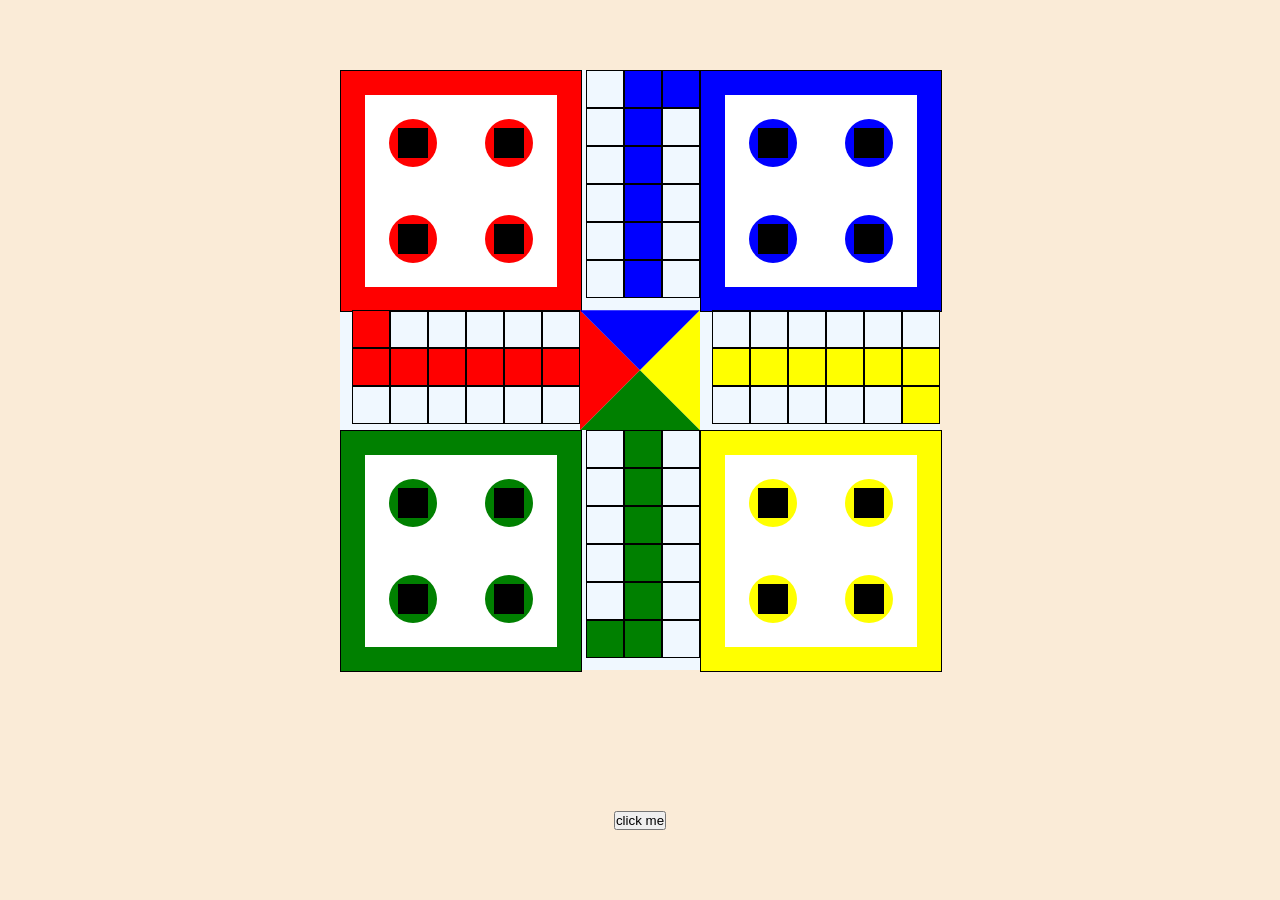
==== index.html @ 0a2efd02 "name changed of html" ====
<!DOCTYPE html>

<html>

    <head>
        <meta charset="UTF-8" />
		<meta http-equiv="X-UA-Compatible" content="IE=edge" />
		<meta name="viewport" content="width=device-width, initial-scale=1.0" />
		<title>Ludo King</title>
		<link rel="stylesheet" href="./css/ludocss.css" type="text/css" />
    </head>

    <body>
        <div class="ludocontainer">
            <div class="house1">

                <div class="insidehouse">
                    <div class="circle" id="rplayerh1"></div>
                    <div class="circle" id="rplayerh2"></div>
                    <div class="circle" id="rplayerh3"></div>
                    <div class="circle" id="rplayerh4"></div>
                </div>

                

            </div>

            <div class="housespace12">
                <div class="cell" id="c14_01_40_27"></div>
                <div class="cell" id="c13_52_39_26"></div>
                <div class="cell" id="c12_51_38_25"></div>
                <div class="cell" id="c15_02_41_28"></div>
                <div class="cell" id="b1"></div>
                <div class="cell" id="c11_50_37_24"></div>
                <div class="cell" id="c16_03_42_29"></div>
                <div class="cell" id="b2"></div>
                <div class="cell" id="c10_49_36_23"></div>
                <div class="cell" id="c17_04_43_30"></div>
                <div class="cell" id="b3"></div>
                <div class="cell" id="c09_48_35_22"></div>
                <div class="cell" id="c18_05_44_31"></div>
                <div class="cell" id="b4"></div>
                <div class="cell" id="c08_47_34_21"></div>
                <div class="cell" id="c19_06_45_32"></div>
                <div class="cell" id="b5"></div>
                <div class="cell" id="c07_46_33_20"></div>
            </div>

            <div class="house2">
                <div class="insidehouse">
                    <div class="circle" id="bplayerh1" style="background-color: blue;"></div>
                    <div class="circle" id="bplayerh2" style="background-color: blue;"></div>
                    <div class="circle" id="bplayerh3" style="background-color: blue;"></div>
                    <div class="circle" id="bplayerh4" style="background-color: blue;"></div>
                </div>
            </div>

            <div class="housespace23">
                <div class="cell" id="c25_12_51_38"></div>
                <div class="cell" id="c24_11_50_37"></div>
                <div class="cell" id="c23_10_49_36"></div>
                <div class="cell" id="c22_09_48_35"></div>
                <div class="cell" id="c21_08_47_34"></div>
                <div class="cell" id="c20_07_46_33"></div>
                <div class="cell" id="c26_13_52_39"></div>
                <div class="cell" id="y1"></div>
                <div class="cell" id="y2"></div>
                <div class="cell" id="y3"></div>
                <div class="cell" id="y4"></div>
                <div class="cell" id="y5"></div>
                <div class="cell" id="c27_14_01_40"></div>
                <div class="cell" id="c28_15_02_41"></div>
                <div class="cell" id="c29_16_03_42"></div>
                <div class="cell" id="c30_17_04_43"></div>
                <div class="cell" id="c31_18_05_44"></div>
                <div class="cell" id="c32_19_06_45"></div>
            </div>

            <div class="house3">
                <div class="insidehouse">
                    <div class="circle" id="yplayerh1" style="background-color: yellow;"></div>
                    <div class="circle" id="yplayerh2" style="background-color: yellow;"></div>
                    <div class="circle" id="yplayerh3" style="background-color: yellow;"></div>
                    <div class="circle" id="yplayerh4" style="background-color: yellow;"></div>
                </div>
            </div>

            <div class="housespace34">
                <div class="cell" id="c33_20_07_46"></div>
                <div class="cell" id="g5"></div>
                <div class="cell" id="c45_32_19_06"></div>
                <div class="cell" id="c34_21_08_47"></div>
                <div class="cell" id="g4"></div>
                <div class="cell" id="c44_31_18_05"></div>
                <div class="cell" id="c35_22_09_48"></div>
                <div class="cell" id="g3"></div>
                <div class="cell" id="c43_30_17_04"></div>
                <div class="cell" id="c36_23_10_49"></div>
                <div class="cell" id="g2"></div>
                <div class="cell" id="c42_29_16_03"></div>
                <div class="cell" id="c37_24_11_50"></div>
                <div class="cell" id="g1"></div>
                <div class="cell" id="c41_28_15_02"></div>
                <div class="cell" id="c38_25_12_51"></div>
                <div class="cell" id="c39_26_13_52"></div>
                <div class="cell" id="c40_27_14_01"></div>
            </div>

            <div class="house4">
                <div class="insidehouse">
                    <div class="circle" id="gplayerh1" style="background-color: green;"></div>
                    <div class="circle" id="gplayerh2" style="background-color: green;"></div>
                    <div class="circle" id="gplayerh3" style="background-color: green;"></div>
                    <div class="circle" id="gplayerh4" style="background-color: green;"></div>
                </div>
            </div>

            <div class="housespace41">
                <div class="cell" id="c06_45_32_19"></div>
                <div class="cell" id="c05_44_31_18"></div>
                <div class="cell" id="c04_43_30_17"></div>
                <div class="cell" id="c03_42_29_16"></div>
                <div class="cell" id="c02_41_28_15"></div>
                <div class="cell" id="c01_40_27_14"></div>
                <div class="cell" id="r5"></div>
                <div class="cell" id="r4"></div>
                <div class="cell" id="r3"></div>
                <div class="cell" id="r2"></div>
                <div class="cell" id="r1"></div>
                <div class="cell" id="c52_39_26_13"></div>
                <div class="cell" id="c46_33_20_07"></div>
                <div class="cell" id="c47_34_21_08"></div>
                <div class="cell" id="c48_35_22_09"></div>
                <div class="cell" id="c49_36_23_10"></div>
                <div class="cell" id="c50_37_24_11"></div>
                <div class="cell" id="c51_38_25_12"></div>
            </div>

            <div class="destination">
                <div class="dh1"></div>
                <div class="dh2"></div>
                <div class="dh3"></div>
                <div class="dh4"></div>
            </div>
        </div>

        <input type="button" value="click me" onclick="moveahead('gplayer4')">

    </body>

    <script type="text/javascript" src="./js/ludojs.js"></script>


</html>
---- css/ludocss.css ----
*{
    margin: 0;
    padding: 0;
}

html{
    font-size: 62.5%;
}

body{
    background-color: antiquewhite;
    width: 100vw;
    height: 100vh;
    display: grid;
    place-items: center;

}

:root{
    --alrsize : 60rem ;
}

.ludocontainer{
    background-color: aliceblue;
    width: calc( var( --alrsize ) );
    height: calc( var( --alrsize ) );
    display: grid;
    grid-template-columns: calc( var( --alrsize )  * .4) calc( var( --alrsize )  * .2) calc( var( --alrsize )  * .4);
    grid-template-rows: calc( var( --alrsize )  * .4) calc( var( --alrsize )  * .2) calc( var( --alrsize )  * .4);

}


.house1{
    width: calc( var( --alrsize )  * .4);
    height: calc( var( --alrsize )  * .4);
    border: 1px solid black;
    background-color: red;
    grid-row: 1 / 2;
    grid-column:  1 / 2 ;
    display: grid;
    place-items: center;

}

.insidehouse{
    width: calc( var( --alrsize )  * .32);
    height: calc( var( --alrsize )  * .32);
    background-color: white;
    position: relative;

}

.circle {
    display: grid;
    place-content: center;
}

.circle:nth-child(1){
    position: absolute;
    top: 0;
    left: 0;
    width: calc( var( --alrsize )  * .08);
    height: calc( var( --alrsize )  * .08);
    border-radius: 50%;
    background-color: red;
    margin: calc( var( --alrsize )  * .04);
}

.circle:nth-child(2){
    position: absolute;
    top: 0;
    right: 0;
    width: calc( var( --alrsize )  * .08);
    height: calc( var( --alrsize )  * .08);
    border-radius: 50%;
    background-color: red;
    margin: calc( var( --alrsize )  * .04);
}

.circle:nth-child(3){
    position: absolute;
    bottom: 0;
    right: 0;
    width: calc( var( --alrsize )  * .08);
    height: calc( var( --alrsize )  * .08);
    border-radius: 50%;
    background-color: red;
    margin: calc( var( --alrsize )  * .04);
}

.circle:nth-child(4){
    position: absolute;
    bottom: 0;
    left: 0;
    width: calc( var( --alrsize )  * .08);
    height: calc( var( --alrsize )  * .08);
    border-radius: 50%;
    background-color: red;
    margin: calc( var( --alrsize )  * .04);
}

.housespace12{
    width: calc( var( --alrsize )  * .2);
    height: calc( var( --alrsize )  * .4);
    grid-row: 1 / 2;
    grid-column:  2 / 3 ;
}

.housespace23{
    width: calc( var( --alrsize )  * .4);
    height: calc( var( --alrsize )  * .2);
    grid-row: 2 / 3;
    grid-column:  3 / 4 ;
}

.housespace34{
    width: calc( var( --alrsize )  * .2);
    height: calc( var( --alrsize )  * .4);
    grid-row: 3 / 4;
    grid-column:  2 / 3 ;
}

.housespace41{
    width: calc( var( --alrsize )  * .4);
    height: calc( var( --alrsize )  * .2);
    grid-row: 2 / 3;
    grid-column:  1 / 2 ;
}

.cell{
    border: calc( var( --alrsize )  * .0033) solid black;
    width: calc( var( --alrsize )  * .06);
    height: calc( var( --alrsize )  * .06);
    display: inline-block;
    float: right;
    margin: 0;
    display: grid;
    place-items: center;
}

#b1,#b2,#b3,#b4,#b5,#c14_01_40_27,#c13_52_39_26{
    background-color: blue;
}

#y1,#y2,#y3,#y4,#y5,#c26_13_52_39,#c27_14_01_40{
    background-color: yellow;
}

#g1,#g2,#g3,#g4,#g5,#c39_26_13_52,#c40_27_14_01{
    background-color: green;
}

#r1,#r2,#r3,#r4,#r5,#c52_39_26_13,#c01_40_27_14{
    background-color: red;
}


.house2{
    width: calc( var( --alrsize )  * .4);
    height: calc( var( --alrsize )  * .4);
    border: 1px solid black;
    background-color: blue;
    grid-row: 1 / 2 ;
    grid-column:  3 / 4 ;
    display: grid;
    place-items: center;
    
}


.house3{
    width: calc( var( --alrsize )  * .4);
    height: calc( var( --alrsize )  * .4);
    border: 1px solid black;
    background-color: yellow;
    grid-row: 3 / 4;
    grid-column:  3 / 4 ;
    display: grid;
    place-items: center;
    
}

.house4{
    width: calc( var( --alrsize )  * .4);
    height: calc( var( --alrsize )  * .4);
    border: 1px solid black;
    background-color: green;
    grid-row: 3 / 4;
    grid-column:  1 / 2 ;
    display: grid;
    place-items: center;
    
    
}

.destination{
    width: calc( var( --alrsize )  * .2);
    height: calc( var( --alrsize )  * .2);
    grid-column: 2 / 3 ;
    grid-row: 2 / 3 ;
    position: relative;
}

.dh1{
    position: absolute;
    left: 0;
    width: calc( var( --alrsize )  * .1);
    height: calc( var( --alrsize )  * .2);
    clip-path: polygon(0 0 , 100% 50% , 0 100%);
    background-color: red;
}

.dh2{
    position: absolute;
    top: 0;
    width: calc( var( --alrsize )  * .2);
    height: calc( var( --alrsize )  * .1);
    clip-path: polygon(0 0 , 50% 100% , 100% 0);
    background-color: blue;
}


.dh4{
    position: absolute;
    bottom: 0;
    width: calc( var( --alrsize )  * .2);
    height: calc( var( --alrsize )  * .1);
    clip-path: polygon(0 100% , 50% 0 , 100% 100%);
    background-color: green;
}

.dh3{
    position: absolute;
    right: 0;
    width: calc( var( --alrsize )  * .1);
    height: calc( var( --alrsize )  * .2);
    clip-path: polygon(100% 0 , 0 50% , 100% 100%);
    background-color: yellow;
}


@media (min-width:320px)  {
     /* smartphones, portrait iPhone, portrait 480x320 phones (Android) */ 
     :root{
        --alrsize : 30rem ;
    }
    
}
@media (min-width:480px)  {
     /* smartphones, Android phones, landscape iPhone */ 
     :root{
        --alrsize : 45rem ;
    }
}
@media (min-width:600px)  {
     /* portrait tablets, portrait iPad, e-readers (Nook/Kindle), landscape 800x480 phones (Android) */ 
     :root{
        --alrsize : 50rem ;
    }
}
@media (min-width:801px)  { 
    /* tablet, landscape iPad, lo-res laptops ands desktops */ 
    :root{
        --alrsize : 55rem ;
    }

}
@media (min-width:1025px) {
     /* big landscape tablets, laptops, and desktops */ 
     :root{
        --alrsize : 60rem ;
    }
}
@media (min-width:1281px) { 
    /* hi-res laptops and desktops */ 
    :root{
        --alrsize : 60rem ;
    }

}

#rplayer1,#rplayer2,#rplayer3,#rplayer4{
    height: calc( var( --alrsize ) * .05);
    width: calc( var( --alrsize ) * .05);
    background-color: black;
}

#bplayer1,#bplayer2,#bplayer3,#bplayer4{
    height: calc( var( --alrsize ) * .05);
    width: calc( var( --alrsize ) * .05);
    background-color: black;
}

#yplayer1,#yplayer2,#yplayer3,#yplayer4{
    height: calc( var( --alrsize ) * .05);
    width: calc( var( --alrsize ) * .05);
    background-color: black;
}

#gplayer1,#gplayer2,#gplayer3,#gplayer4{
    height: calc( var( --alrsize ) * .05);
    width: calc( var( --alrsize ) * .05);
    background-color: black;
}
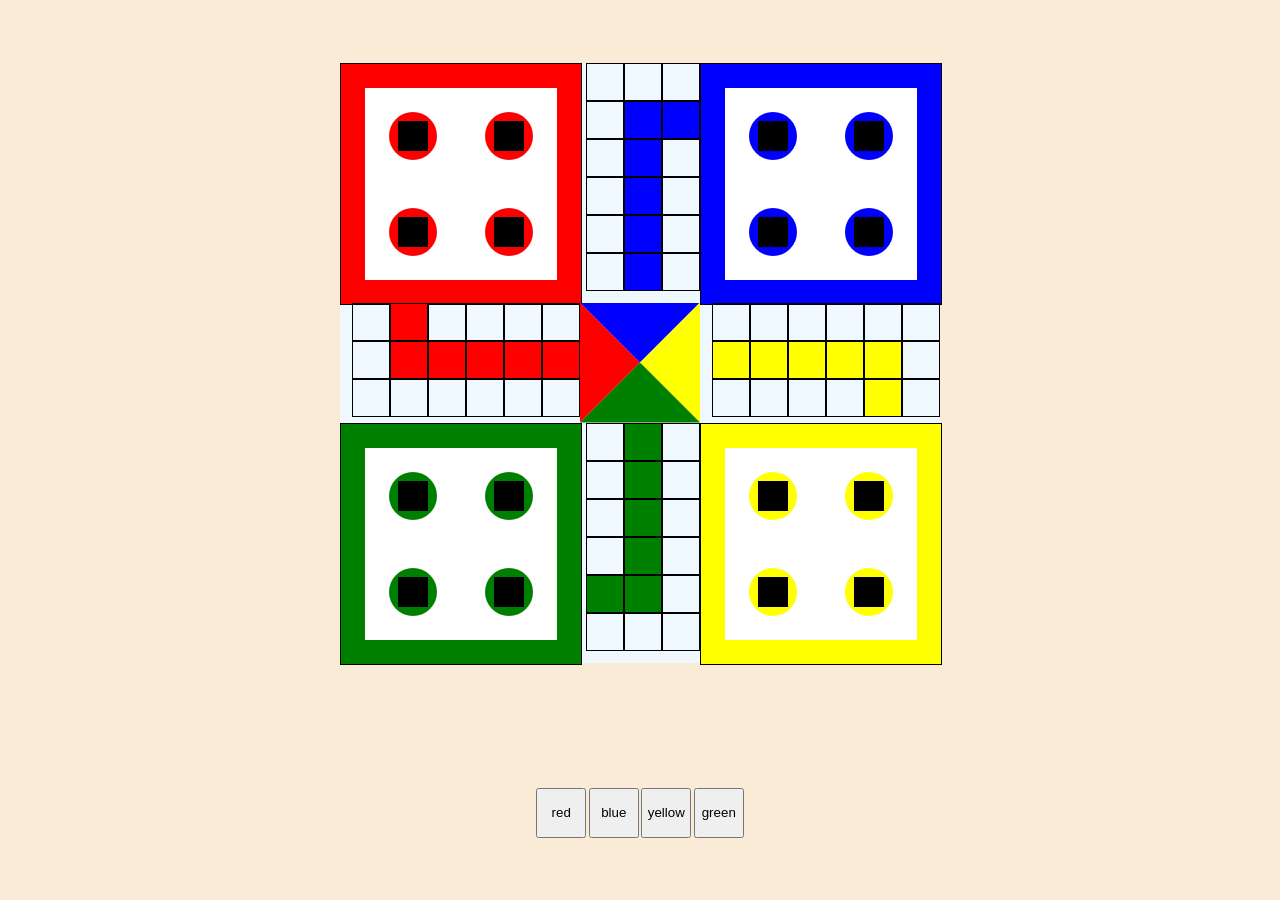
==== commit 6b0a04c1: "all players are moving on dice call" ====
--- a/index.html
+++ b/index.html
@@ -11,6 +11,10 @@
     </head>
 
     <body>
+
+    
+
+
         <div class="ludocontainer">
             <div class="house1">
 
@@ -20,8 +24,6 @@
                     <div class="circle" id="rplayerh3"></div>
                     <div class="circle" id="rplayerh4"></div>
                 </div>
-
-                
 
             </div>
 
@@ -144,8 +146,12 @@
             </div>
         </div>
 
-        <input type="button" value="click me" onclick="moveahead('gplayer4')">
-
+        <div class="inputs">
+        <input type="button" value="red" onclick="rolldice('rplayer')">
+        <input type="button" value="blue" onclick="rolldice('bplayer')">
+        <input type="button" value="yellow" onclick="rolldice('yplayer')">
+        <input type="button" value="green" onclick="rolldice('gplayer')">
+        </div>
     </body>
 
     <script type="text/javascript" src="./js/ludojs.js"></script>
--- a/css/ludocss.css
+++ b/css/ludocss.css
@@ -139,19 +139,25 @@
     place-items: center;
 }
 
-#b1,#b2,#b3,#b4,#b5,#c14_01_40_27,#c13_52_39_26{
+input {
+    display: inline-block;
+    width: 5rem;
+    height: 5rem;
+}
+
+#b1,#b2,#b3,#b4,#b5,#c15_02_41_28{
     background-color: blue;
 }
 
-#y1,#y2,#y3,#y4,#y5,#c26_13_52_39,#c27_14_01_40{
+#y1,#y2,#y3,#y4,#y5,#c28_15_02_41{
     background-color: yellow;
 }
 
-#g1,#g2,#g3,#g4,#g5,#c39_26_13_52,#c40_27_14_01{
+#g1,#g2,#g3,#g4,#g5,#c41_28_15_02{
     background-color: green;
 }
 
-#r1,#r2,#r3,#r4,#r5,#c52_39_26_13,#c01_40_27_14{
+#r1,#r2,#r3,#r4,#r5,#c02_41_28_15{
     background-color: red;
 }
 
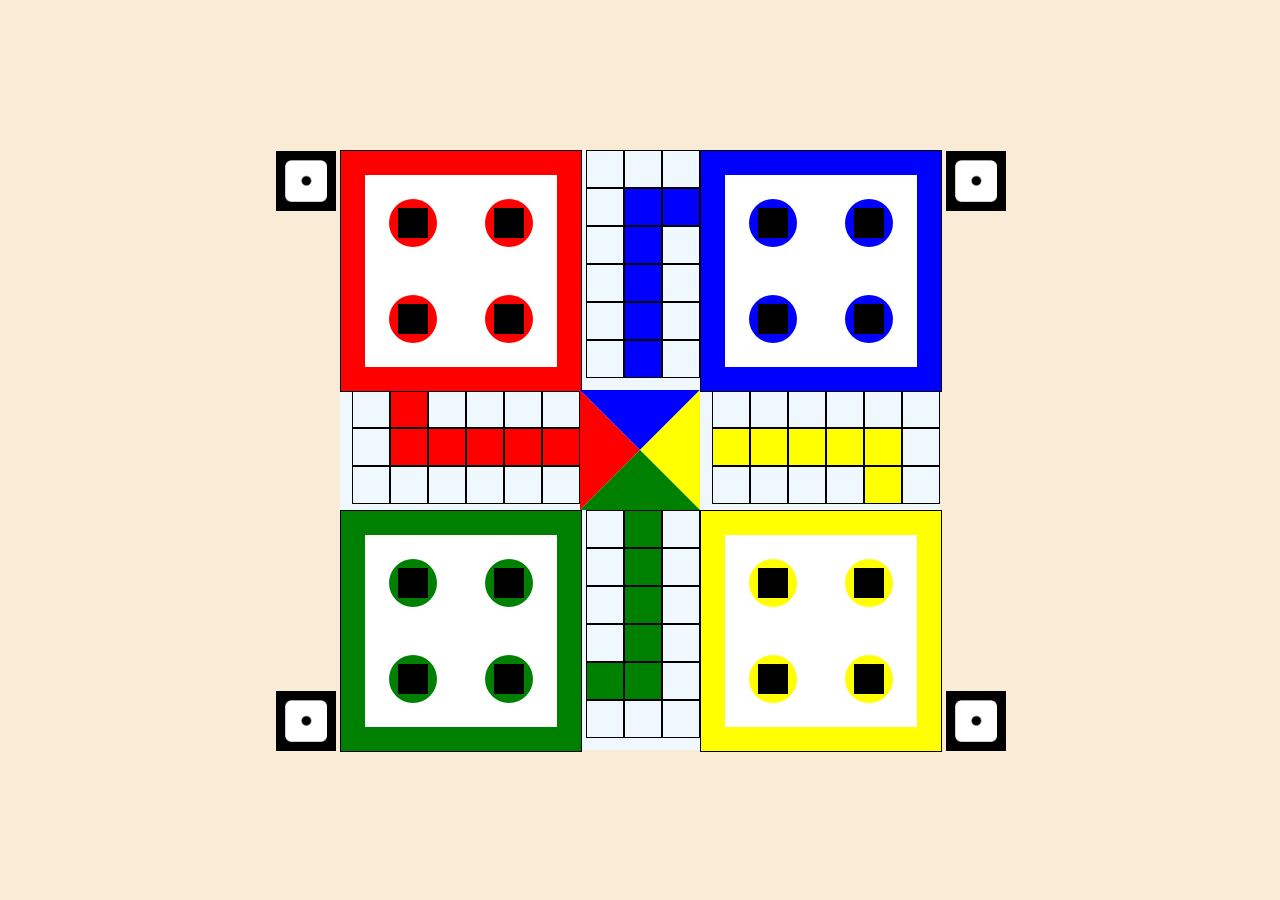
==== commit 3dc0529c: "roller dice added" ====
--- a/index.html
+++ b/index.html
@@ -17,7 +17,9 @@
 
         <div class="ludocontainer">
             <div class="house1">
-
+                <div class="dice" onclick="rolldice('rplayer')">
+                    <img id="rdiceimage" src="./images/d1.png">
+                </div>
                 <div class="insidehouse">
                     <div class="circle" id="rplayerh1"></div>
                     <div class="circle" id="rplayerh2"></div>
@@ -49,6 +51,9 @@
             </div>
 
             <div class="house2">
+                <div class="dice" onclick="rolldice('bplayer')">
+                    <img id="bdiceimage" src="./images/d1.png">
+                </div>
                 <div class="insidehouse">
                     <div class="circle" id="bplayerh1" style="background-color: blue;"></div>
                     <div class="circle" id="bplayerh2" style="background-color: blue;"></div>
@@ -79,6 +84,9 @@
             </div>
 
             <div class="house3">
+                <div class="dice" onclick="rolldice('yplayer')">
+                    <img id="ydiceimage" src="./images/d1.png">
+                </div>
                 <div class="insidehouse">
                     <div class="circle" id="yplayerh1" style="background-color: yellow;"></div>
                     <div class="circle" id="yplayerh2" style="background-color: yellow;"></div>
@@ -109,6 +117,9 @@
             </div>
 
             <div class="house4">
+                <div class="dice" onclick="rolldice('gplayer')">
+                    <img id="gdiceimage" src="./images/d1.png">
+                </div>
                 <div class="insidehouse">
                     <div class="circle" id="gplayerh1" style="background-color: green;"></div>
                     <div class="circle" id="gplayerh2" style="background-color: green;"></div>
@@ -146,12 +157,14 @@
             </div>
         </div>
 
-        <div class="inputs">
-        <input type="button" value="red" onclick="rolldice('rplayer')">
-        <input type="button" value="blue" onclick="rolldice('bplayer')">
-        <input type="button" value="yellow" onclick="rolldice('yplayer')">
-        <input type="button" value="green" onclick="rolldice('gplayer')">
-        </div>
+    
+
+        
+        
+        
+        
+
+
     </body>
 
     <script type="text/javascript" src="./js/ludojs.js"></script>
--- a/css/ludocss.css
+++ b/css/ludocss.css
@@ -40,6 +40,7 @@
     grid-column:  1 / 2 ;
     display: grid;
     place-items: center;
+    position: relative;
 
 }
 
@@ -139,10 +140,57 @@
     place-items: center;
 }
 
-input {
-    display: inline-block;
-    width: 5rem;
-    height: 5rem;
+
+
+.house1 > .dice{
+    width: calc( var( --alrsize ) * .1);
+    height: calc( var( --alrsize ) * .1);
+    background-color: black;
+    display: inline-block;
+    position: absolute;
+    left: calc(-1* var( --alrsize ) * .108);
+    top: 0;
+
+}
+
+.house2 > .dice{
+    width: calc( var( --alrsize ) * .1);
+    height: calc( var( --alrsize ) * .1);
+    background-color: black;
+    display: inline-block;
+    position: absolute;
+    right: calc(-1* var( --alrsize ) * .108);
+    top: 0;
+
+}
+
+.house3 > .dice{
+    width: calc( var( --alrsize ) * .1);
+    height: calc( var( --alrsize ) * .1);
+    background-color: black;
+    display: inline-block;
+    position: absolute;
+    right: calc(-1* var( --alrsize ) * .108);
+    bottom: 0;
+
+}
+
+.house4 > .dice{
+    width: calc( var( --alrsize ) * .1);
+    height: calc( var( --alrsize ) * .1);
+    background-color: black;
+    display: inline-block;
+    position: absolute;
+    left: calc(-1 * var( --alrsize ) * .108);
+    bottom: 0;
+
+}
+
+
+.dice > img {
+    padding: calc( var( --alrsize ) * .015);
+    width: calc( var( --alrsize ) * .07);
+    height: calc( var( --alrsize ) * .07);
 }
 
 #b1,#b2,#b3,#b4,#b5,#c15_02_41_28{
@@ -171,6 +219,7 @@
     grid-column:  3 / 4 ;
     display: grid;
     place-items: center;
+    position: relative;
     
 }
 
@@ -184,6 +233,7 @@
     grid-column:  3 / 4 ;
     display: grid;
     place-items: center;
+    position: relative;
     
 }
 
@@ -196,6 +246,7 @@
     grid-column:  1 / 2 ;
     display: grid;
     place-items: center;
+    position: relative;
     
     
 }
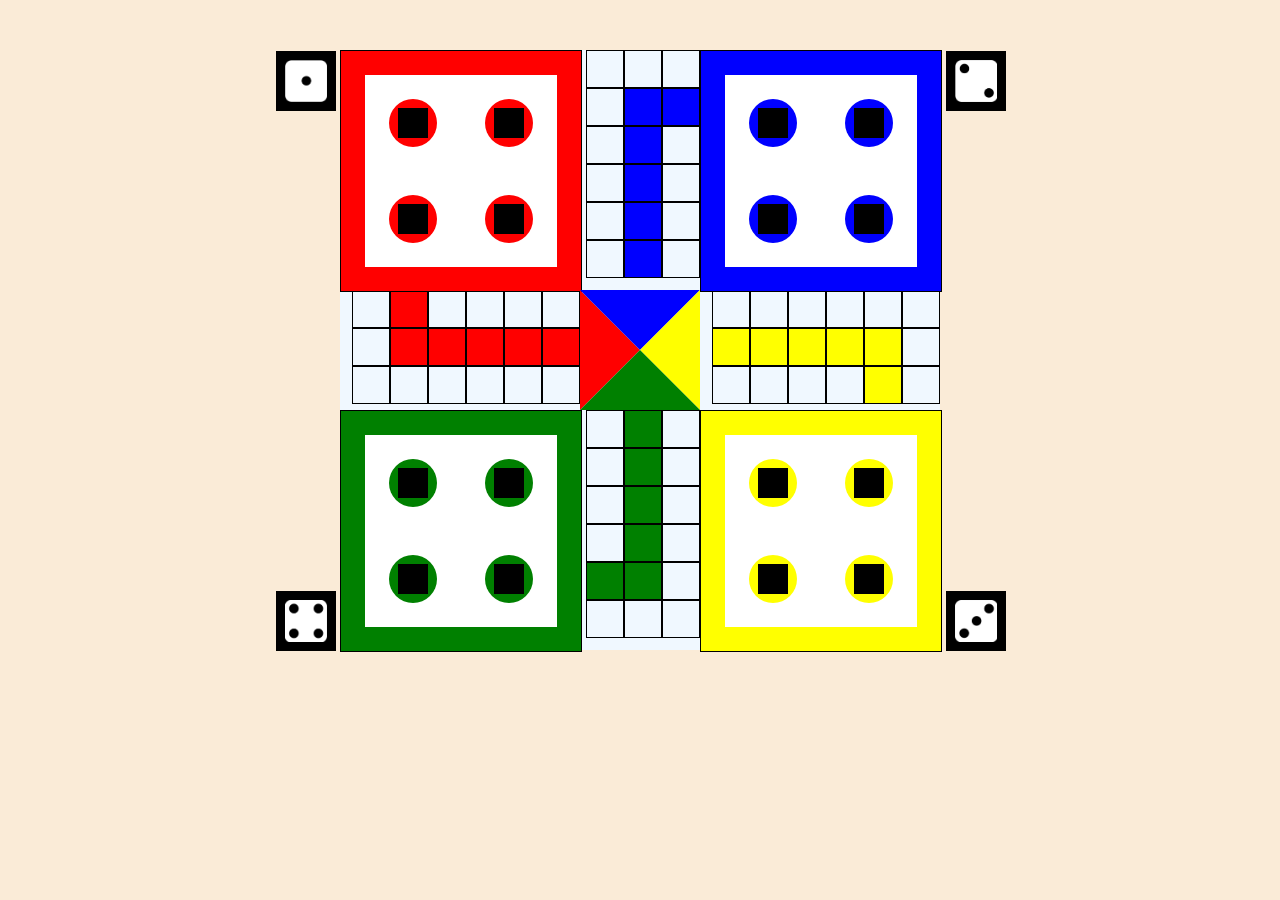
==== commit c9bbcbe8: "img added" ====
--- a/index.html
+++ b/index.html
@@ -52,7 +52,7 @@
 
             <div class="house2">
                 <div class="dice" onclick="rolldice('bplayer')">
-                    <img id="bdiceimage" src="./images/d1.png">
+                    <img id="bdiceimage" src="./images/d2.png">
                 </div>
                 <div class="insidehouse">
                     <div class="circle" id="bplayerh1" style="background-color: blue;"></div>
@@ -85,7 +85,7 @@
 
             <div class="house3">
                 <div class="dice" onclick="rolldice('yplayer')">
-                    <img id="ydiceimage" src="./images/d1.png">
+                    <img id="ydiceimage" src="./images/d3.png">
                 </div>
                 <div class="insidehouse">
                     <div class="circle" id="yplayerh1" style="background-color: yellow;"></div>
@@ -118,7 +118,7 @@
 
             <div class="house4">
                 <div class="dice" onclick="rolldice('gplayer')">
-                    <img id="gdiceimage" src="./images/d1.png">
+                    <img id="gdiceimage" src="./images/d4.png">
                 </div>
                 <div class="insidehouse">
                     <div class="circle" id="gplayerh1" style="background-color: green;"></div>
@@ -160,7 +160,8 @@
     
 
         
-        
+       <img src="./images/d5.png" width="0" height="0"/>
+       <img src="./images/d6.png" width="0" height="0"/> 
         
         
 
